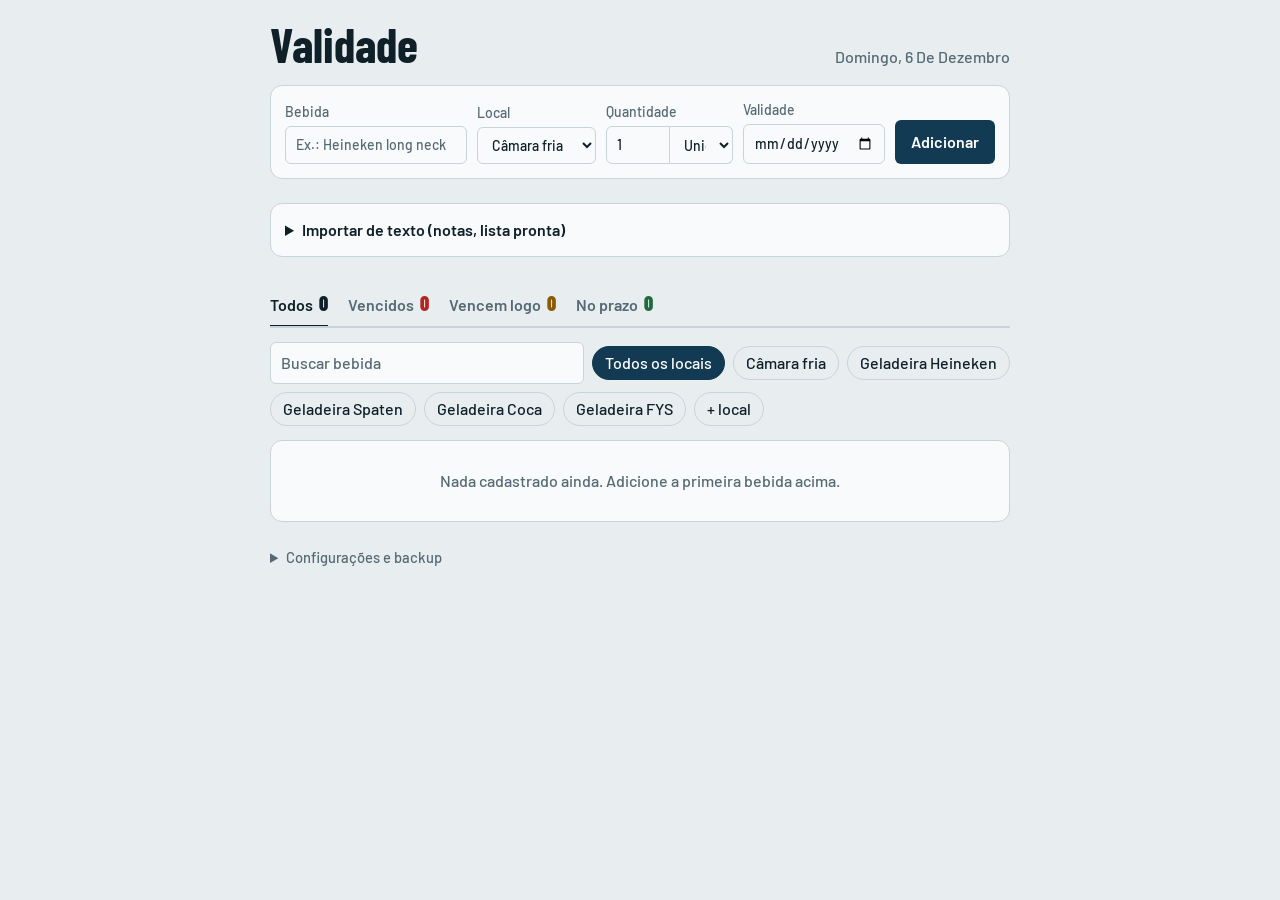
==== validade/index.html @ 153014a8 ""feat: adiciona app de validade"" ====
<!doctype html>
<html lang="pt-BR">
  <head>
    <meta charset="utf-8" />
    <meta name="viewport" content="width=device-width, initial-scale=1" />
    <!-- Título que aparece na aba do navegador -->
    <title>Validade das bebidas</title>
    <!-- Fontes do Google. Se eu trocar de fonte, troco aqui o link
         e o nome em tailwind.config.js (fontFamily). -->
    <link rel="preconnect" href="https://fonts.googleapis.com" />
    <link rel="preconnect" href="https://fonts.gstatic.com" crossorigin />
    <link href="https://fonts.googleapis.com/css2?family=Barlow+Condensed:wght@600;700&family=Barlow:wght@400;500;600&display=swap" rel="stylesheet" />
    <script type="module" crossorigin src="/validade/assets/index-CSd1QMkw.js"></script>
    <link rel="stylesheet" crossorigin href="/validade/assets/index-COP0LGqb.css">
  </head>
  <body>
    <!-- O React monta o app dentro desta div (ver src/main.jsx) -->
    <div id="root"></div>
  </body>
</html>
---- validade/assets/index-COP0LGqb.css ----
*,:before,:after{--tw-border-spacing-x: 0;--tw-border-spacing-y: 0;--tw-translate-x: 0;--tw-translate-y: 0;--tw-rotate: 0;--tw-skew-x: 0;--tw-skew-y: 0;--tw-scale-x: 1;--tw-scale-y: 1;--tw-pan-x: ;--tw-pan-y: ;--tw-pinch-zoom: ;--tw-scroll-snap-strictness: proximity;--tw-gradient-from-position: ;--tw-gradient-via-position: ;--tw-gradient-to-position: ;--tw-ordinal: ;--tw-slashed-zero: ;--tw-numeric-figure: ;--tw-numeric-spacing: ;--tw-numeric-fraction: ;--tw-ring-inset: ;--tw-ring-offset-width: 0px;--tw-ring-offset-color: #fff;--tw-ring-color: rgb(59 130 246 / .5);--tw-ring-offset-shadow: 0 0 #0000;--tw-ring-shadow: 0 0 #0000;--tw-shadow: 0 0 #0000;--tw-shadow-colored: 0 0 #0000;--tw-blur: ;--tw-brightness: ;--tw-contrast: ;--tw-grayscale: ;--tw-hue-rotate: ;--tw-invert: ;--tw-saturate: ;--tw-sepia: ;--tw-drop-shadow: ;--tw-backdrop-blur: ;--tw-backdrop-brightness: ;--tw-backdrop-contrast: ;--tw-backdrop-grayscale: ;--tw-backdrop-hue-rotate: ;--tw-backdrop-invert: ;--tw-backdrop-opacity: ;--tw-backdrop-saturate: ;--tw-backdrop-sepia: ;--tw-contain-size: ;--tw-contain-layout: ;--tw-contain-paint: ;--tw-contain-style: }::backdrop{--tw-border-spacing-x: 0;--tw-border-spacing-y: 0;--tw-translate-x: 0;--tw-translate-y: 0;--tw-rotate: 0;--tw-skew-x: 0;--tw-skew-y: 0;--tw-scale-x: 1;--tw-scale-y: 1;--tw-pan-x: ;--tw-pan-y: ;--tw-pinch-zoom: ;--tw-scroll-snap-strictness: proximity;--tw-gradient-from-position: ;--tw-gradient-via-position: ;--tw-gradient-to-position: ;--tw-ordinal: ;--tw-slashed-zero: ;--tw-numeric-figure: ;--tw-numeric-spacing: ;--tw-numeric-fraction: ;--tw-ring-inset: ;--tw-ring-offset-width: 0px;--tw-ring-offset-color: #fff;--tw-ring-color: rgb(59 130 246 / .5);--tw-ring-offset-shadow: 0 0 #0000;--tw-ring-shadow: 0 0 #0000;--tw-shadow: 0 0 #0000;--tw-shadow-colored: 0 0 #0000;--tw-blur: ;--tw-brightness: ;--tw-contrast: ;--tw-grayscale: ;--tw-hue-rotate: ;--tw-invert: ;--tw-saturate: ;--tw-sepia: ;--tw-drop-shadow: ;--tw-backdrop-blur: ;--tw-backdrop-brightness: ;--tw-backdrop-contrast: ;--tw-backdrop-grayscale: ;--tw-backdrop-hue-rotate: ;--tw-backdrop-invert: ;--tw-backdrop-opacity: ;--tw-backdrop-saturate: ;--tw-backdrop-sepia: ;--tw-contain-size: ;--tw-contain-layout: ;--tw-contain-paint: ;--tw-contain-style: }*,:before,:after{box-sizing:border-box;border-width:0;border-style:solid;border-color:#e5e7eb}:before,:after{--tw-content: ""}html,:host{line-height:1.5;-webkit-text-size-adjust:100%;-moz-tab-size:4;-o-tab-size:4;tab-size:4;font-family:Barlow,system-ui,-apple-system,Segoe UI,sans-serif;font-feature-settings:normal;font-variation-settings:normal;-webkit-tap-highlight-color:transparent}body{margin:0;line-height:inherit}hr{height:0;color:inherit;border-top-width:1px}abbr:where([title]){-webkit-text-decoration:underline dotted;text-decoration:underline dotted}h1,h2,h3,h4,h5,h6{font-size:inherit;font-weight:inherit}a{color:inherit;text-decoration:inherit}b,strong{font-weight:bolder}code,kbd,samp,pre{font-family:ui-monospace,SFMono-Regular,Menlo,Monaco,Consolas,Liberation Mono,Courier New,monospace;font-feature-settings:normal;font-variation-settings:normal;font-size:1em}small{font-size:80%}sub,sup{font-size:75%;line-height:0;position:relative;vertical-align:baseline}sub{bottom:-.25em}sup{top:-.5em}table{text-indent:0;border-color:inherit;border-collapse:collapse}button,input,optgroup,select,textarea{font-family:inherit;font-feature-settings:inherit;font-variation-settings:inherit;font-size:100%;font-weight:inherit;line-height:inherit;letter-spacing:inherit;color:inherit;margin:0;padding:0}button,select{text-transform:none}button,input:where([type=button]),input:where([type=reset]),input:where([type=submit]){-webkit-appearance:button;background-color:transparent;background-image:none}:-moz-focusring{outline:auto}:-moz-ui-invalid{box-shadow:none}progress{vertical-align:baseline}::-webkit-inner-spin-button,::-webkit-outer-spin-button{height:auto}[type=search]{-webkit-appearance:textfield;outline-offset:-2px}::-webkit-search-decoration{-webkit-appearance:none}::-webkit-file-upload-button{-webkit-appearance:button;font:inherit}summary{display:list-item}blockquote,dl,dd,h1,h2,h3,h4,h5,h6,hr,figure,p,pre{margin:0}fieldset{margin:0;padding:0}legend{padding:0}ol,ul,menu{list-style:none;margin:0;padding:0}dialog{padding:0}textarea{resize:vertical}input::-moz-placeholder,textarea::-moz-placeholder{opacity:1;color:#9ca3af}input::placeholder,textarea::placeholder{opacity:1;color:#9ca3af}button,[role=button]{cursor:pointer}:disabled{cursor:default}img,svg,video,canvas,audio,iframe,embed,object{display:block;vertical-align:middle}img,video{max-width:100%;height:auto}[hidden]:where(:not([hidden=until-found])){display:none}body{background-color:var(--bg);font-family:Barlow,system-ui,-apple-system,Segoe UI,sans-serif;font-weight:500;color:var(--tx)}:focus-visible{outline:3px solid var(--ink);outline-offset:2px}.col-span-2{grid-column:span 2 / span 2}.mx-auto{margin-left:auto;margin-right:auto}.my-2\.5{margin-top:.625rem;margin-bottom:.625rem}.my-3\.5{margin-top:.875rem;margin-bottom:.875rem}.-mb-0\.5{margin-bottom:-.125rem}.mb-4{margin-bottom:1rem}.mb-6{margin-bottom:1.5rem}.ml-1\.5{margin-left:.375rem}.mt-0\.5{margin-top:.125rem}.mt-2{margin-top:.5rem}.mt-3{margin-top:.75rem}.mt-6{margin-top:1.5rem}.block{display:block}.flex{display:flex}.grid{display:grid}.hidden{display:none}.h-\[38px\]{height:38px}.max-h-64{max-height:16rem}.w-16{width:4rem}.w-36{width:9rem}.w-\[38px\]{width:38px}.w-full{width:100%}.min-w-0{min-width:0px}.min-w-\[62px\]{min-width:62px}.max-w-3xl{max-width:48rem}.max-w-5xl{max-width:64rem}.max-w-\[200px\]{max-width:200px}.max-w-xs{max-width:20rem}.flex-\[1_1_170px\]{flex:1 1 170px}.flex-none{flex:none}.cursor-pointer{cursor:pointer}.grid-cols-2{grid-template-columns:repeat(2,minmax(0,1fr))}.grid-cols-\[\.\.\.\]{grid-template-columns:...}.grid-cols-\[64px_1fr_auto\]{grid-template-columns:64px 1fr auto}.flex-col{flex-direction:column}.flex-wrap{flex-wrap:wrap}.items-end{align-items:flex-end}.items-center{align-items:center}.items-baseline{align-items:baseline}.justify-center{justify-content:center}.justify-between{justify-content:space-between}.gap-0\.5{gap:.125rem}.gap-1{gap:.25rem}.gap-1\.5{gap:.375rem}.gap-2{gap:.5rem}.gap-2\.5{gap:.625rem}.gap-3{gap:.75rem}.gap-3\.5{gap:.875rem}.gap-5{gap:1.25rem}.divide-y>:not([hidden])~:not([hidden]){--tw-divide-y-reverse: 0;border-top-width:calc(1px * calc(1 - var(--tw-divide-y-reverse)));border-bottom-width:calc(1px * var(--tw-divide-y-reverse))}.divide-line>:not([hidden])~:not([hidden]){border-color:var(--bd)}.overflow-hidden{overflow:hidden}.overflow-x-auto{overflow-x:auto}.overflow-y-auto{overflow-y:auto}.whitespace-nowrap{white-space:nowrap}.\!rounded-full{border-radius:9999px!important}.rounded-full{border-radius:9999px}.rounded-md{border-radius:.375rem}.rounded-xl{border-radius:.75rem}.rounded-l-none{border-top-left-radius:0;border-bottom-left-radius:0}.rounded-r-none{border-top-right-radius:0;border-bottom-right-radius:0}.border{border-width:1px}.border-b-2{border-bottom-width:2px}.border-b-\[3px\]{border-bottom-width:3px}.border-l-0{border-left-width:0px}.border-t{border-top-width:1px}.border-ink{border-color:var(--ink)}.border-line{border-color:var(--bd)}.border-transparent{border-color:transparent}.border-tx{border-color:var(--tx)}.bg-badb{background-color:var(--badb)}.bg-bg{background-color:var(--bg)}.bg-ink{background-color:var(--ink)}.bg-okb{background-color:var(--okb)}.bg-surf{background-color:var(--surf)}.bg-wrnb{background-color:var(--wrnb)}.p-3\.5{padding:.875rem}.p-7{padding:1.75rem}.\!py-1{padding-top:.25rem!important;padding-bottom:.25rem!important}.px-2\.5{padding-left:.625rem;padding-right:.625rem}.px-3{padding-left:.75rem;padding-right:.75rem}.px-3\.5{padding-left:.875rem;padding-right:.875rem}.px-4{padding-left:1rem;padding-right:1rem}.py-1{padding-top:.25rem;padding-bottom:.25rem}.py-2{padding-top:.5rem;padding-bottom:.5rem}.py-2\.5{padding-top:.625rem;padding-bottom:.625rem}.pb-10{padding-bottom:2.5rem}.pr-2{padding-right:.5rem}.pt-5{padding-top:1.25rem}.text-center{text-align:center}.font-cond{font-family:Barlow Condensed,Barlow,sans-serif}.font-mono{font-family:ui-monospace,SFMono-Regular,Menlo,Monaco,Consolas,Liberation Mono,Courier New,monospace}.text-2xl{font-size:1.5rem;line-height:2rem}.text-3xl{font-size:1.875rem;line-height:2.25rem}.text-4xl{font-size:2.25rem;line-height:2.5rem}.text-\[0\.8rem\]{font-size:.8rem}.text-\[0\.92rem\]{font-size:.92rem}.text-\[1\.05rem\]{font-size:1.05rem}.text-sm{font-size:.875rem;line-height:1.25rem}.text-xl{font-size:1.25rem;line-height:1.75rem}.text-xs{font-size:.75rem;line-height:1rem}.font-bold{font-weight:700}.font-semibold{font-weight:600}.capitalize{text-transform:capitalize}.leading-none{line-height:1}.leading-tight{line-height:1.25}.text-bad{color:var(--bad)}.text-badx{color:var(--badx)}.text-inkx{color:var(--inkx)}.text-mut{color:var(--mut)}.text-ok{color:var(--ok)}.text-okx{color:var(--okx)}.text-tx{color:var(--tx)}.text-wrn{color:var(--wrn)}.text-wrnx{color:var(--wrnx)}.underline{text-decoration-line:underline}.filter{filter:var(--tw-blur) var(--tw-brightness) var(--tw-contrast) var(--tw-grayscale) var(--tw-hue-rotate) var(--tw-invert) var(--tw-saturate) var(--tw-sepia) var(--tw-drop-shadow)}:root{--bg: #e8edef;--surf: #f8fafb;--tx: #0f2029;--mut: #566a75;--bd: #c9d4d9;--ink: #123a52;--inkx: #ffffff;--bad: #b3261e;--badb: #c8261b;--badx: #ffffff;--wrn: #8a5a00;--wrnb: #f2b01e;--wrnx: #2e1f00;--ok: #1f6b3d;--okb: #2f7d4f;--okx: #ffffff}@media (prefers-color-scheme: dark){:root{color-scheme:dark;--bg: #0b1418;--surf: #121e24;--tx: #e3ecf0;--mut: #8fa5b0;--bd: #26383f;--ink: #8ccbe6;--inkx: #08222d;--bad: #ff8f84;--badb: #ff8f84;--badx: #33100c;--wrn: #ffd166;--wrnb: #ffd166;--wrnx: #2e1f00;--ok: #86dca3;--okb: #86dca3;--okx: #0b2515}}.placeholder\:text-mut::-moz-placeholder{color:var(--mut)}.placeholder\:text-mut::placeholder{color:var(--mut)}.first\:border-t-0:first-child{border-top-width:0px}.disabled\:opacity-40:disabled{opacity:.4}@media (min-width: 640px){.sm\:text-5xl{font-size:3rem;line-height:1}}@media (min-width: 768px){.md\:col-span-1{grid-column:span 1 / span 1}.md\:grid-cols-\[2fr_1\.3fr_1\.4fr_1\.2fr_auto\]{grid-template-columns:2fr 1.3fr 1.4fr 1.2fr auto}}
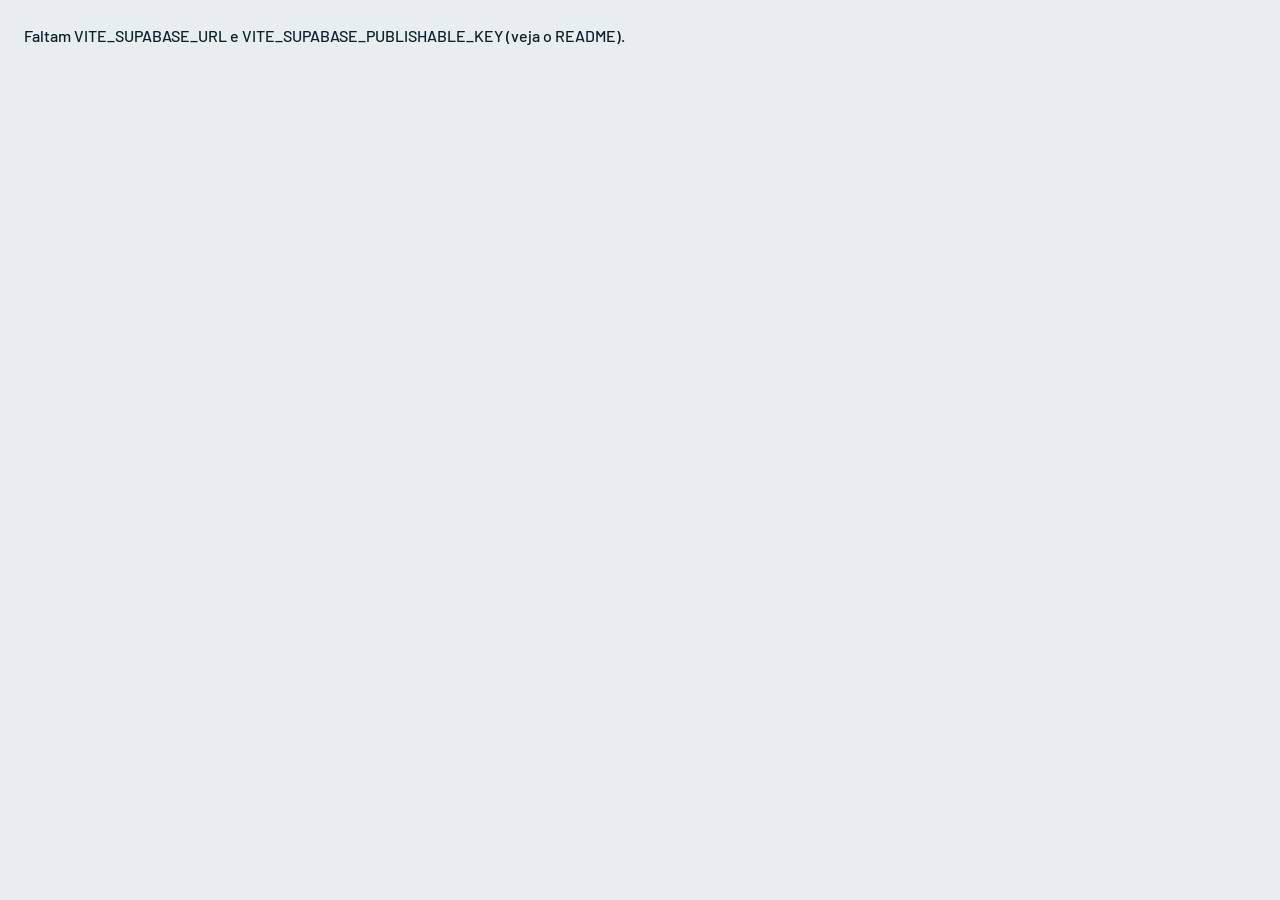
==== commit 9638bf9d: "atualiza validade" ====
--- a/validade/index.html
+++ b/validade/index.html
@@ -10,8 +10,8 @@
     <link rel="preconnect" href="https://fonts.googleapis.com" />
     <link rel="preconnect" href="https://fonts.gstatic.com" crossorigin />
     <link href="https://fonts.googleapis.com/css2?family=Barlow+Condensed:wght@600;700&family=Barlow:wght@400;500;600&display=swap" rel="stylesheet" />
-    <script type="module" crossorigin src="/validade/assets/index-CSd1QMkw.js"></script>
-    <link rel="stylesheet" crossorigin href="/validade/assets/index-COP0LGqb.css">
+    <script type="module" crossorigin src="/validade/assets/index-BXMQCctm.js"></script>
+    <link rel="stylesheet" crossorigin href="/validade/assets/index-BOja5X1j.css">
   </head>
   <body>
     <!-- O React monta o app dentro desta div (ver src/main.jsx) -->
--- a/validade/assets/index-BOja5X1j.css
+++ b/validade/assets/index-BOja5X1j.css
@@ -0,0 +1 @@
+*,:before,:after{--tw-border-spacing-x: 0;--tw-border-spacing-y: 0;--tw-translate-x: 0;--tw-translate-y: 0;--tw-rotate: 0;--tw-skew-x: 0;--tw-skew-y: 0;--tw-scale-x: 1;--tw-scale-y: 1;--tw-pan-x: ;--tw-pan-y: ;--tw-pinch-zoom: ;--tw-scroll-snap-strictness: proximity;--tw-gradient-from-position: ;--tw-gradient-via-position: ;--tw-gradient-to-position: ;--tw-ordinal: ;--tw-slashed-zero: ;--tw-numeric-figure: ;--tw-numeric-spacing: ;--tw-numeric-fraction: ;--tw-ring-inset: ;--tw-ring-offset-width: 0px;--tw-ring-offset-color: #fff;--tw-ring-color: rgb(59 130 246 / .5);--tw-ring-offset-shadow: 0 0 #0000;--tw-ring-shadow: 0 0 #0000;--tw-shadow: 0 0 #0000;--tw-shadow-colored: 0 0 #0000;--tw-blur: ;--tw-brightness: ;--tw-contrast: ;--tw-grayscale: ;--tw-hue-rotate: ;--tw-invert: ;--tw-saturate: ;--tw-sepia: ;--tw-drop-shadow: ;--tw-backdrop-blur: ;--tw-backdrop-brightness: ;--tw-backdrop-contrast: ;--tw-backdrop-grayscale: ;--tw-backdrop-hue-rotate: ;--tw-backdrop-invert: ;--tw-backdrop-opacity: ;--tw-backdrop-saturate: ;--tw-backdrop-sepia: ;--tw-contain-size: ;--tw-contain-layout: ;--tw-contain-paint: ;--tw-contain-style: }::backdrop{--tw-border-spacing-x: 0;--tw-border-spacing-y: 0;--tw-translate-x: 0;--tw-translate-y: 0;--tw-rotate: 0;--tw-skew-x: 0;--tw-skew-y: 0;--tw-scale-x: 1;--tw-scale-y: 1;--tw-pan-x: ;--tw-pan-y: ;--tw-pinch-zoom: ;--tw-scroll-snap-strictness: proximity;--tw-gradient-from-position: ;--tw-gradient-via-position: ;--tw-gradient-to-position: ;--tw-ordinal: ;--tw-slashed-zero: ;--tw-numeric-figure: ;--tw-numeric-spacing: ;--tw-numeric-fraction: ;--tw-ring-inset: ;--tw-ring-offset-width: 0px;--tw-ring-offset-color: #fff;--tw-ring-color: rgb(59 130 246 / .5);--tw-ring-offset-shadow: 0 0 #0000;--tw-ring-shadow: 0 0 #0000;--tw-shadow: 0 0 #0000;--tw-shadow-colored: 0 0 #0000;--tw-blur: ;--tw-brightness: ;--tw-contrast: ;--tw-grayscale: ;--tw-hue-rotate: ;--tw-invert: ;--tw-saturate: ;--tw-sepia: ;--tw-drop-shadow: ;--tw-backdrop-blur: ;--tw-backdrop-brightness: ;--tw-backdrop-contrast: ;--tw-backdrop-grayscale: ;--tw-backdrop-hue-rotate: ;--tw-backdrop-invert: ;--tw-backdrop-opacity: ;--tw-backdrop-saturate: ;--tw-backdrop-sepia: ;--tw-contain-size: ;--tw-contain-layout: ;--tw-contain-paint: ;--tw-contain-style: }*,:before,:after{box-sizing:border-box;border-width:0;border-style:solid;border-color:#e5e7eb}:before,:after{--tw-content: ""}html,:host{line-height:1.5;-webkit-text-size-adjust:100%;-moz-tab-size:4;-o-tab-size:4;tab-size:4;font-family:Barlow,system-ui,-apple-system,Segoe UI,sans-serif;font-feature-settings:normal;font-variation-settings:normal;-webkit-tap-highlight-color:transparent}body{margin:0;line-height:inherit}hr{height:0;color:inherit;border-top-width:1px}abbr:where([title]){-webkit-text-decoration:underline dotted;text-decoration:underline dotted}h1,h2,h3,h4,h5,h6{font-size:inherit;font-weight:inherit}a{color:inherit;text-decoration:inherit}b,strong{font-weight:bolder}code,kbd,samp,pre{font-family:ui-monospace,SFMono-Regular,Menlo,Monaco,Consolas,Liberation Mono,Courier New,monospace;font-feature-settings:normal;font-variation-settings:normal;font-size:1em}small{font-size:80%}sub,sup{font-size:75%;line-height:0;position:relative;vertical-align:baseline}sub{bottom:-.25em}sup{top:-.5em}table{text-indent:0;border-color:inherit;border-collapse:collapse}button,input,optgroup,select,textarea{font-family:inherit;font-feature-settings:inherit;font-variation-settings:inherit;font-size:100%;font-weight:inherit;line-height:inherit;letter-spacing:inherit;color:inherit;margin:0;padding:0}button,select{text-transform:none}button,input:where([type=button]),input:where([type=reset]),input:where([type=submit]){-webkit-appearance:button;background-color:transparent;background-image:none}:-moz-focusring{outline:auto}:-moz-ui-invalid{box-shadow:none}progress{vertical-align:baseline}::-webkit-inner-spin-button,::-webkit-outer-spin-button{height:auto}[type=search]{-webkit-appearance:textfield;outline-offset:-2px}::-webkit-search-decoration{-webkit-appearance:none}::-webkit-file-upload-button{-webkit-appearance:button;font:inherit}summary{display:list-item}blockquote,dl,dd,h1,h2,h3,h4,h5,h6,hr,figure,p,pre{margin:0}fieldset{margin:0;padding:0}legend{padding:0}ol,ul,menu{list-style:none;margin:0;padding:0}dialog{padding:0}textarea{resize:vertical}input::-moz-placeholder,textarea::-moz-placeholder{opacity:1;color:#9ca3af}input::placeholder,textarea::placeholder{opacity:1;color:#9ca3af}button,[role=button]{cursor:pointer}:disabled{cursor:default}img,svg,video,canvas,audio,iframe,embed,object{display:block;vertical-align:middle}img,video{max-width:100%;height:auto}[hidden]:where(:not([hidden=until-found])){display:none}body{background-color:var(--bg);font-family:Barlow,system-ui,-apple-system,Segoe UI,sans-serif;font-weight:500;color:var(--tx)}:focus-visible{outline:3px solid var(--ink);outline-offset:2px}.col-span-2{grid-column:span 2 / span 2}.mx-auto{margin-left:auto;margin-right:auto}.my-2\.5{margin-top:.625rem;margin-bottom:.625rem}.my-3\.5{margin-top:.875rem;margin-bottom:.875rem}.-mb-0\.5{margin-bottom:-.125rem}.mb-2{margin-bottom:.5rem}.mb-3{margin-bottom:.75rem}.mb-4{margin-bottom:1rem}.mb-6{margin-bottom:1.5rem}.ml-1\.5{margin-left:.375rem}.mt-0\.5{margin-top:.125rem}.mt-2{margin-top:.5rem}.mt-3{margin-top:.75rem}.mt-6{margin-top:1.5rem}.block{display:block}.flex{display:flex}.table{display:table}.grid{display:grid}.hidden{display:none}.h-\[38px\]{height:38px}.max-h-64{max-height:16rem}.w-16{width:4rem}.w-36{width:9rem}.w-\[38px\]{width:38px}.w-auto{width:auto}.w-full{width:100%}.min-w-0{min-width:0px}.min-w-\[62px\]{min-width:62px}.max-w-3xl{max-width:48rem}.max-w-\[200px\]{max-width:200px}.max-w-sm{max-width:24rem}.max-w-xs{max-width:20rem}.flex-\[1_1_170px\]{flex:1 1 170px}.flex-none{flex:none}.cursor-pointer{cursor:pointer}.grid-cols-2{grid-template-columns:repeat(2,minmax(0,1fr))}.grid-cols-\[\.\.\.\]{grid-template-columns:...}.grid-cols-\[64px_1fr_auto\]{grid-template-columns:64px 1fr auto}.flex-col{flex-direction:column}.flex-wrap{flex-wrap:wrap}.items-end{align-items:flex-end}.items-center{align-items:center}.items-baseline{align-items:baseline}.justify-center{justify-content:center}.justify-between{justify-content:space-between}.gap-0\.5{gap:.125rem}.gap-1{gap:.25rem}.gap-1\.5{gap:.375rem}.gap-2{gap:.5rem}.gap-2\.5{gap:.625rem}.gap-3{gap:.75rem}.gap-3\.5{gap:.875rem}.gap-5{gap:1.25rem}.divide-y>:not([hidden])~:not([hidden]){--tw-divide-y-reverse: 0;border-top-width:calc(1px * calc(1 - var(--tw-divide-y-reverse)));border-bottom-width:calc(1px * var(--tw-divide-y-reverse))}.divide-line>:not([hidden])~:not([hidden]){border-color:var(--bd)}.overflow-hidden{overflow:hidden}.overflow-x-auto{overflow-x:auto}.overflow-y-auto{overflow-y:auto}.whitespace-nowrap{white-space:nowrap}.\!rounded-full{border-radius:9999px!important}.rounded-full{border-radius:9999px}.rounded-md{border-radius:.375rem}.rounded-xl{border-radius:.75rem}.rounded-l-none{border-top-left-radius:0;border-bottom-left-radius:0}.rounded-r-none{border-top-right-radius:0;border-bottom-right-radius:0}.border{border-width:1px}.border-b-2{border-bottom-width:2px}.border-b-\[3px\]{border-bottom-width:3px}.border-l-0{border-left-width:0px}.border-t{border-top-width:1px}.border-ink{border-color:var(--ink)}.border-line{border-color:var(--bd)}.border-transparent{border-color:transparent}.border-tx{border-color:var(--tx)}.bg-badb{background-color:var(--badb)}.bg-bg{background-color:var(--bg)}.bg-ink{background-color:var(--ink)}.bg-okb{background-color:var(--okb)}.bg-surf{background-color:var(--surf)}.bg-wrnb{background-color:var(--wrnb)}.p-3{padding:.75rem}.p-3\.5{padding:.875rem}.p-4{padding:1rem}.p-6{padding:1.5rem}.p-7{padding:1.75rem}.\!py-1{padding-top:.25rem!important;padding-bottom:.25rem!important}.px-2\.5{padding-left:.625rem;padding-right:.625rem}.px-3{padding-left:.75rem;padding-right:.75rem}.px-3\.5{padding-left:.875rem;padding-right:.875rem}.px-4{padding-left:1rem;padding-right:1rem}.py-1{padding-top:.25rem;padding-bottom:.25rem}.py-2{padding-top:.5rem;padding-bottom:.5rem}.py-2\.5{padding-top:.625rem;padding-bottom:.625rem}.pb-10{padding-bottom:2.5rem}.pr-2{padding-right:.5rem}.pt-16{padding-top:4rem}.pt-5{padding-top:1.25rem}.text-center{text-align:center}.font-cond{font-family:Barlow Condensed,Barlow,sans-serif}.font-mono{font-family:ui-monospace,SFMono-Regular,Menlo,Monaco,Consolas,Liberation Mono,Courier New,monospace}.text-2xl{font-size:1.5rem;line-height:2rem}.text-3xl{font-size:1.875rem;line-height:2.25rem}.text-4xl{font-size:2.25rem;line-height:2.5rem}.text-5xl{font-size:3rem;line-height:1}.text-\[0\.8rem\]{font-size:.8rem}.text-\[0\.92rem\]{font-size:.92rem}.text-\[1\.05rem\]{font-size:1.05rem}.text-sm{font-size:.875rem;line-height:1.25rem}.text-xl{font-size:1.25rem;line-height:1.75rem}.text-xs{font-size:.75rem;line-height:1rem}.font-bold{font-weight:700}.font-semibold{font-weight:600}.capitalize{text-transform:capitalize}.leading-none{line-height:1}.leading-tight{line-height:1.25}.text-bad{color:var(--bad)}.text-badx{color:var(--badx)}.text-inkx{color:var(--inkx)}.text-mut{color:var(--mut)}.text-ok{color:var(--ok)}.text-okx{color:var(--okx)}.text-tx{color:var(--tx)}.text-wrn{color:var(--wrn)}.text-wrnx{color:var(--wrnx)}.underline{text-decoration-line:underline}.filter{filter:var(--tw-blur) var(--tw-brightness) var(--tw-contrast) var(--tw-grayscale) var(--tw-hue-rotate) var(--tw-invert) var(--tw-saturate) var(--tw-sepia) var(--tw-drop-shadow)}:root{--bg: #e8edef;--surf: #f8fafb;--tx: #0f2029;--mut: #566a75;--bd: #c9d4d9;--ink: #123a52;--inkx: #ffffff;--bad: #b3261e;--badb: #c8261b;--badx: #ffffff;--wrn: #8a5a00;--wrnb: #f2b01e;--wrnx: #2e1f00;--ok: #1f6b3d;--okb: #2f7d4f;--okx: #ffffff}@media (prefers-color-scheme: dark){:root{color-scheme:dark;--bg: #0b1418;--surf: #121e24;--tx: #e3ecf0;--mut: #8fa5b0;--bd: #26383f;--ink: #8ccbe6;--inkx: #08222d;--bad: #ff8f84;--badb: #ff8f84;--badx: #33100c;--wrn: #ffd166;--wrnb: #ffd166;--wrnx: #2e1f00;--ok: #86dca3;--okb: #86dca3;--okx: #0b2515}}.placeholder\:text-mut::-moz-placeholder{color:var(--mut)}.placeholder\:text-mut::placeholder{color:var(--mut)}.first\:border-t-0:first-child{border-top-width:0px}.disabled\:opacity-40:disabled{opacity:.4}.disabled\:opacity-50:disabled{opacity:.5}@media (min-width: 640px){.sm\:text-5xl{font-size:3rem;line-height:1}}@media (min-width: 768px){.md\:col-span-1{grid-column:span 1 / span 1}.md\:grid-cols-\[2fr_1\.3fr_1\.4fr_1\.2fr_auto\]{grid-template-columns:2fr 1.3fr 1.4fr 1.2fr auto}}
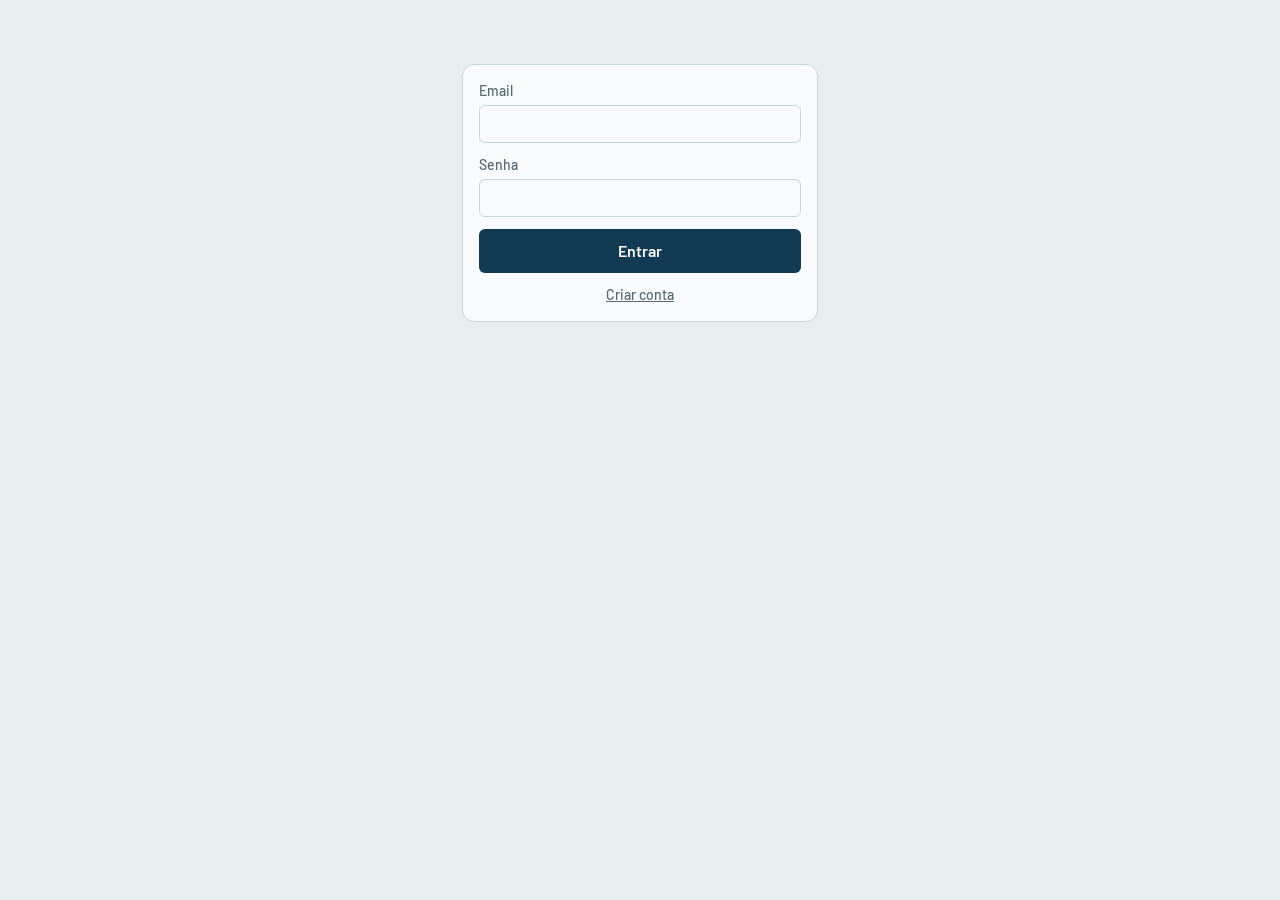
==== commit f58ce15e: "atualiza validade" ====
--- a/validade/index.html
+++ b/validade/index.html
@@ -10,7 +10,7 @@
     <link rel="preconnect" href="https://fonts.googleapis.com" />
     <link rel="preconnect" href="https://fonts.gstatic.com" crossorigin />
     <link href="https://fonts.googleapis.com/css2?family=Barlow+Condensed:wght@600;700&family=Barlow:wght@400;500;600&display=swap" rel="stylesheet" />
-    <script type="module" crossorigin src="/validade/assets/index-BXMQCctm.js"></script>
+    <script type="module" crossorigin src="/validade/assets/index-C_WFdq3a.js"></script>
     <link rel="stylesheet" crossorigin href="/validade/assets/index-BOja5X1j.css">
   </head>
   <body>
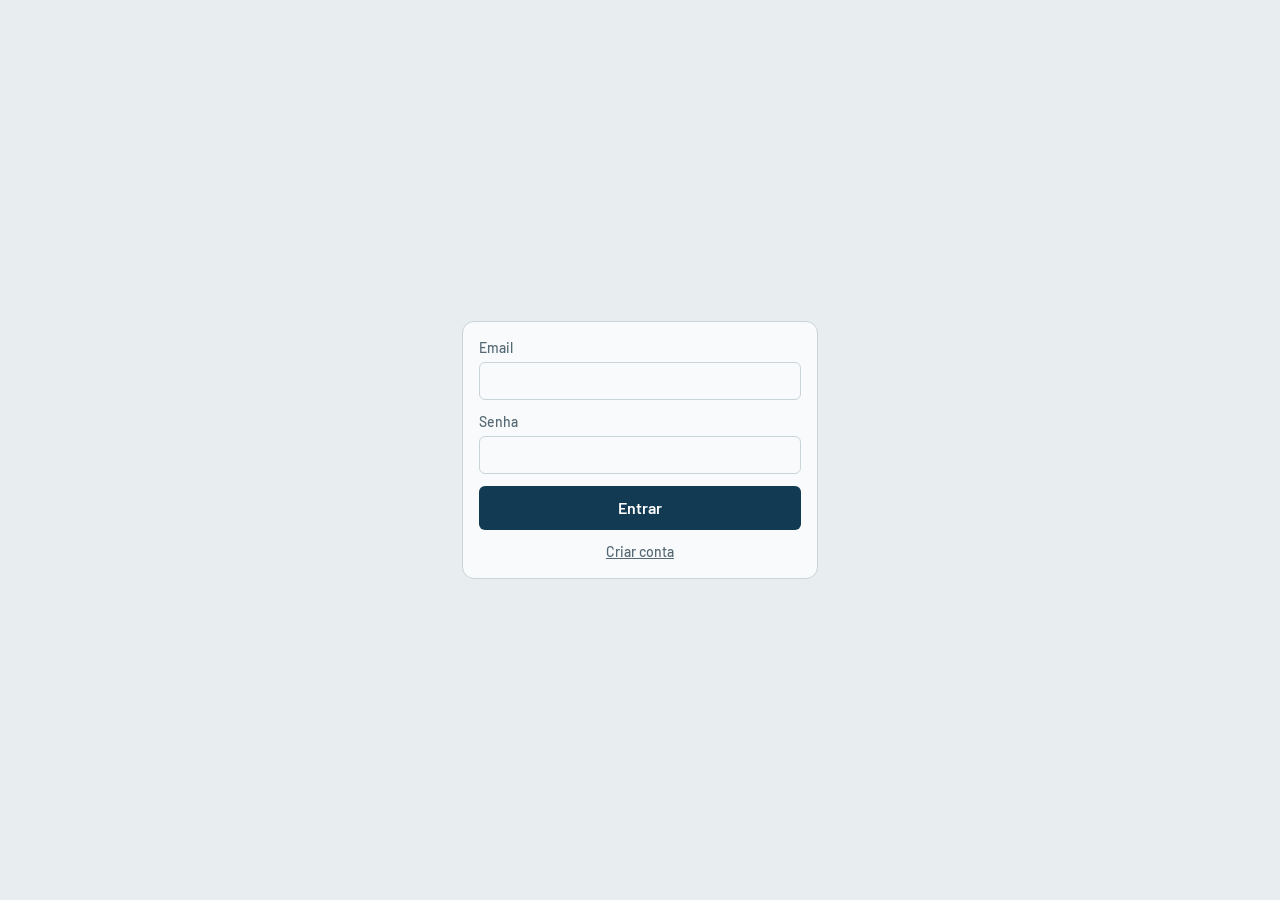
==== commit dc214ff2: "atualiza validade" ====
--- a/validade/index.html
+++ b/validade/index.html
@@ -10,8 +10,8 @@
     <link rel="preconnect" href="https://fonts.googleapis.com" />
     <link rel="preconnect" href="https://fonts.gstatic.com" crossorigin />
     <link href="https://fonts.googleapis.com/css2?family=Barlow+Condensed:wght@600;700&family=Barlow:wght@400;500;600&display=swap" rel="stylesheet" />
-    <script type="module" crossorigin src="/validade/assets/index-C_WFdq3a.js"></script>
-    <link rel="stylesheet" crossorigin href="/validade/assets/index-BOja5X1j.css">
+    <script type="module" crossorigin src="/validade/assets/index-C5t4CvcV.js"></script>
+    <link rel="stylesheet" crossorigin href="/validade/assets/index-BxkUjefE.css">
   </head>
   <body>
     <!-- O React monta o app dentro desta div (ver src/main.jsx) -->
--- a/validade/assets/index-BxkUjefE.css
+++ b/validade/assets/index-BxkUjefE.css
@@ -0,0 +1 @@
+*,:before,:after{--tw-border-spacing-x: 0;--tw-border-spacing-y: 0;--tw-translate-x: 0;--tw-translate-y: 0;--tw-rotate: 0;--tw-skew-x: 0;--tw-skew-y: 0;--tw-scale-x: 1;--tw-scale-y: 1;--tw-pan-x: ;--tw-pan-y: ;--tw-pinch-zoom: ;--tw-scroll-snap-strictness: proximity;--tw-gradient-from-position: ;--tw-gradient-via-position: ;--tw-gradient-to-position: ;--tw-ordinal: ;--tw-slashed-zero: ;--tw-numeric-figure: ;--tw-numeric-spacing: ;--tw-numeric-fraction: ;--tw-ring-inset: ;--tw-ring-offset-width: 0px;--tw-ring-offset-color: #fff;--tw-ring-color: rgb(59 130 246 / .5);--tw-ring-offset-shadow: 0 0 #0000;--tw-ring-shadow: 0 0 #0000;--tw-shadow: 0 0 #0000;--tw-shadow-colored: 0 0 #0000;--tw-blur: ;--tw-brightness: ;--tw-contrast: ;--tw-grayscale: ;--tw-hue-rotate: ;--tw-invert: ;--tw-saturate: ;--tw-sepia: ;--tw-drop-shadow: ;--tw-backdrop-blur: ;--tw-backdrop-brightness: ;--tw-backdrop-contrast: ;--tw-backdrop-grayscale: ;--tw-backdrop-hue-rotate: ;--tw-backdrop-invert: ;--tw-backdrop-opacity: ;--tw-backdrop-saturate: ;--tw-backdrop-sepia: ;--tw-contain-size: ;--tw-contain-layout: ;--tw-contain-paint: ;--tw-contain-style: }::backdrop{--tw-border-spacing-x: 0;--tw-border-spacing-y: 0;--tw-translate-x: 0;--tw-translate-y: 0;--tw-rotate: 0;--tw-skew-x: 0;--tw-skew-y: 0;--tw-scale-x: 1;--tw-scale-y: 1;--tw-pan-x: ;--tw-pan-y: ;--tw-pinch-zoom: ;--tw-scroll-snap-strictness: proximity;--tw-gradient-from-position: ;--tw-gradient-via-position: ;--tw-gradient-to-position: ;--tw-ordinal: ;--tw-slashed-zero: ;--tw-numeric-figure: ;--tw-numeric-spacing: ;--tw-numeric-fraction: ;--tw-ring-inset: ;--tw-ring-offset-width: 0px;--tw-ring-offset-color: #fff;--tw-ring-color: rgb(59 130 246 / .5);--tw-ring-offset-shadow: 0 0 #0000;--tw-ring-shadow: 0 0 #0000;--tw-shadow: 0 0 #0000;--tw-shadow-colored: 0 0 #0000;--tw-blur: ;--tw-brightness: ;--tw-contrast: ;--tw-grayscale: ;--tw-hue-rotate: ;--tw-invert: ;--tw-saturate: ;--tw-sepia: ;--tw-drop-shadow: ;--tw-backdrop-blur: ;--tw-backdrop-brightness: ;--tw-backdrop-contrast: ;--tw-backdrop-grayscale: ;--tw-backdrop-hue-rotate: ;--tw-backdrop-invert: ;--tw-backdrop-opacity: ;--tw-backdrop-saturate: ;--tw-backdrop-sepia: ;--tw-contain-size: ;--tw-contain-layout: ;--tw-contain-paint: ;--tw-contain-style: }*,:before,:after{box-sizing:border-box;border-width:0;border-style:solid;border-color:#e5e7eb}:before,:after{--tw-content: ""}html,:host{line-height:1.5;-webkit-text-size-adjust:100%;-moz-tab-size:4;-o-tab-size:4;tab-size:4;font-family:Barlow,system-ui,-apple-system,Segoe UI,sans-serif;font-feature-settings:normal;font-variation-settings:normal;-webkit-tap-highlight-color:transparent}body{margin:0;line-height:inherit}hr{height:0;color:inherit;border-top-width:1px}abbr:where([title]){-webkit-text-decoration:underline dotted;text-decoration:underline dotted}h1,h2,h3,h4,h5,h6{font-size:inherit;font-weight:inherit}a{color:inherit;text-decoration:inherit}b,strong{font-weight:bolder}code,kbd,samp,pre{font-family:ui-monospace,SFMono-Regular,Menlo,Monaco,Consolas,Liberation Mono,Courier New,monospace;font-feature-settings:normal;font-variation-settings:normal;font-size:1em}small{font-size:80%}sub,sup{font-size:75%;line-height:0;position:relative;vertical-align:baseline}sub{bottom:-.25em}sup{top:-.5em}table{text-indent:0;border-color:inherit;border-collapse:collapse}button,input,optgroup,select,textarea{font-family:inherit;font-feature-settings:inherit;font-variation-settings:inherit;font-size:100%;font-weight:inherit;line-height:inherit;letter-spacing:inherit;color:inherit;margin:0;padding:0}button,select{text-transform:none}button,input:where([type=button]),input:where([type=reset]),input:where([type=submit]){-webkit-appearance:button;background-color:transparent;background-image:none}:-moz-focusring{outline:auto}:-moz-ui-invalid{box-shadow:none}progress{vertical-align:baseline}::-webkit-inner-spin-button,::-webkit-outer-spin-button{height:auto}[type=search]{-webkit-appearance:textfield;outline-offset:-2px}::-webkit-search-decoration{-webkit-appearance:none}::-webkit-file-upload-button{-webkit-appearance:button;font:inherit}summary{display:list-item}blockquote,dl,dd,h1,h2,h3,h4,h5,h6,hr,figure,p,pre{margin:0}fieldset{margin:0;padding:0}legend{padding:0}ol,ul,menu{list-style:none;margin:0;padding:0}dialog{padding:0}textarea{resize:vertical}input::-moz-placeholder,textarea::-moz-placeholder{opacity:1;color:#9ca3af}input::placeholder,textarea::placeholder{opacity:1;color:#9ca3af}button,[role=button]{cursor:pointer}:disabled{cursor:default}img,svg,video,canvas,audio,iframe,embed,object{display:block;vertical-align:middle}img,video{max-width:100%;height:auto}[hidden]:where(:not([hidden=until-found])){display:none}body{background-color:var(--bg);font-family:Barlow,system-ui,-apple-system,Segoe UI,sans-serif;font-weight:500;color:var(--tx)}:focus-visible{outline:3px solid var(--ink);outline-offset:2px}.col-span-2{grid-column:span 2 / span 2}.mx-auto{margin-left:auto;margin-right:auto}.my-2\.5{margin-top:.625rem;margin-bottom:.625rem}.my-3\.5{margin-top:.875rem;margin-bottom:.875rem}.-mb-0\.5{margin-bottom:-.125rem}.mb-2{margin-bottom:.5rem}.mb-3{margin-bottom:.75rem}.mb-4{margin-bottom:1rem}.mb-6{margin-bottom:1.5rem}.ml-1\.5{margin-left:.375rem}.mt-0\.5{margin-top:.125rem}.mt-2{margin-top:.5rem}.mt-3{margin-top:.75rem}.mt-6{margin-top:1.5rem}.block{display:block}.flex{display:flex}.table{display:table}.grid{display:grid}.hidden{display:none}.h-\[38px\]{height:38px}.max-h-64{max-height:16rem}.min-h-screen{min-height:100vh}.w-16{width:4rem}.w-36{width:9rem}.w-\[38px\]{width:38px}.w-auto{width:auto}.w-full{width:100%}.min-w-0{min-width:0px}.min-w-\[62px\]{min-width:62px}.max-w-3xl{max-width:48rem}.max-w-\[200px\]{max-width:200px}.max-w-sm{max-width:24rem}.max-w-xs{max-width:20rem}.flex-\[1_1_170px\]{flex:1 1 170px}.flex-none{flex:none}.cursor-pointer{cursor:pointer}.grid-cols-2{grid-template-columns:repeat(2,minmax(0,1fr))}.grid-cols-\[\.\.\.\]{grid-template-columns:...}.grid-cols-\[64px_1fr_auto\]{grid-template-columns:64px 1fr auto}.flex-col{flex-direction:column}.flex-wrap{flex-wrap:wrap}.items-end{align-items:flex-end}.items-center{align-items:center}.items-baseline{align-items:baseline}.justify-center{justify-content:center}.justify-between{justify-content:space-between}.gap-0\.5{gap:.125rem}.gap-1{gap:.25rem}.gap-1\.5{gap:.375rem}.gap-2{gap:.5rem}.gap-2\.5{gap:.625rem}.gap-3{gap:.75rem}.gap-3\.5{gap:.875rem}.gap-5{gap:1.25rem}.divide-y>:not([hidden])~:not([hidden]){--tw-divide-y-reverse: 0;border-top-width:calc(1px * calc(1 - var(--tw-divide-y-reverse)));border-bottom-width:calc(1px * var(--tw-divide-y-reverse))}.divide-line>:not([hidden])~:not([hidden]){border-color:var(--bd)}.overflow-hidden{overflow:hidden}.overflow-x-auto{overflow-x:auto}.overflow-y-auto{overflow-y:auto}.whitespace-nowrap{white-space:nowrap}.\!rounded-full{border-radius:9999px!important}.rounded-full{border-radius:9999px}.rounded-md{border-radius:.375rem}.rounded-xl{border-radius:.75rem}.rounded-l-none{border-top-left-radius:0;border-bottom-left-radius:0}.rounded-r-none{border-top-right-radius:0;border-bottom-right-radius:0}.border{border-width:1px}.border-b-2{border-bottom-width:2px}.border-b-\[3px\]{border-bottom-width:3px}.border-l-0{border-left-width:0px}.border-t{border-top-width:1px}.border-ink{border-color:var(--ink)}.border-line{border-color:var(--bd)}.border-transparent{border-color:transparent}.border-tx{border-color:var(--tx)}.bg-badb{background-color:var(--badb)}.bg-bg{background-color:var(--bg)}.bg-ink{background-color:var(--ink)}.bg-okb{background-color:var(--okb)}.bg-surf{background-color:var(--surf)}.bg-wrnb{background-color:var(--wrnb)}.p-3{padding:.75rem}.p-3\.5{padding:.875rem}.p-4{padding:1rem}.p-6{padding:1.5rem}.p-7{padding:1.75rem}.\!py-1{padding-top:.25rem!important;padding-bottom:.25rem!important}.px-2\.5{padding-left:.625rem;padding-right:.625rem}.px-3{padding-left:.75rem;padding-right:.75rem}.px-3\.5{padding-left:.875rem;padding-right:.875rem}.px-4{padding-left:1rem;padding-right:1rem}.py-1{padding-top:.25rem;padding-bottom:.25rem}.py-2{padding-top:.5rem;padding-bottom:.5rem}.py-2\.5{padding-top:.625rem;padding-bottom:.625rem}.pb-10{padding-bottom:2.5rem}.pr-2{padding-right:.5rem}.pt-5{padding-top:1.25rem}.text-center{text-align:center}.font-cond{font-family:Barlow Condensed,Barlow,sans-serif}.font-mono{font-family:ui-monospace,SFMono-Regular,Menlo,Monaco,Consolas,Liberation Mono,Courier New,monospace}.text-2xl{font-size:1.5rem;line-height:2rem}.text-3xl{font-size:1.875rem;line-height:2.25rem}.text-4xl{font-size:2.25rem;line-height:2.5rem}.text-5xl{font-size:3rem;line-height:1}.text-\[0\.8rem\]{font-size:.8rem}.text-\[0\.92rem\]{font-size:.92rem}.text-\[1\.05rem\]{font-size:1.05rem}.text-sm{font-size:.875rem;line-height:1.25rem}.text-xl{font-size:1.25rem;line-height:1.75rem}.text-xs{font-size:.75rem;line-height:1rem}.font-bold{font-weight:700}.font-semibold{font-weight:600}.capitalize{text-transform:capitalize}.leading-none{line-height:1}.leading-tight{line-height:1.25}.text-bad{color:var(--bad)}.text-badx{color:var(--badx)}.text-inkx{color:var(--inkx)}.text-mut{color:var(--mut)}.text-ok{color:var(--ok)}.text-okx{color:var(--okx)}.text-tx{color:var(--tx)}.text-wrn{color:var(--wrn)}.text-wrnx{color:var(--wrnx)}.underline{text-decoration-line:underline}.filter{filter:var(--tw-blur) var(--tw-brightness) var(--tw-contrast) var(--tw-grayscale) var(--tw-hue-rotate) var(--tw-invert) var(--tw-saturate) var(--tw-sepia) var(--tw-drop-shadow)}:root{--bg: #e8edef;--surf: #f8fafb;--tx: #0f2029;--mut: #566a75;--bd: #c9d4d9;--ink: #123a52;--inkx: #ffffff;--bad: #b3261e;--badb: #c8261b;--badx: #ffffff;--wrn: #8a5a00;--wrnb: #f2b01e;--wrnx: #2e1f00;--ok: #1f6b3d;--okb: #2f7d4f;--okx: #ffffff}@media (prefers-color-scheme: dark){:root{color-scheme:dark;--bg: #0b1418;--surf: #121e24;--tx: #e3ecf0;--mut: #8fa5b0;--bd: #26383f;--ink: #8ccbe6;--inkx: #08222d;--bad: #ff8f84;--badb: #ff8f84;--badx: #33100c;--wrn: #ffd166;--wrnb: #ffd166;--wrnx: #2e1f00;--ok: #86dca3;--okb: #86dca3;--okx: #0b2515}}.placeholder\:text-mut::-moz-placeholder{color:var(--mut)}.placeholder\:text-mut::placeholder{color:var(--mut)}.first\:border-t-0:first-child{border-top-width:0px}.disabled\:opacity-40:disabled{opacity:.4}.disabled\:opacity-50:disabled{opacity:.5}@media (min-width: 640px){.sm\:text-5xl{font-size:3rem;line-height:1}}@media (min-width: 768px){.md\:col-span-1{grid-column:span 1 / span 1}.md\:grid-cols-\[2fr_1\.3fr_1\.4fr_1\.2fr_auto\]{grid-template-columns:2fr 1.3fr 1.4fr 1.2fr auto}}
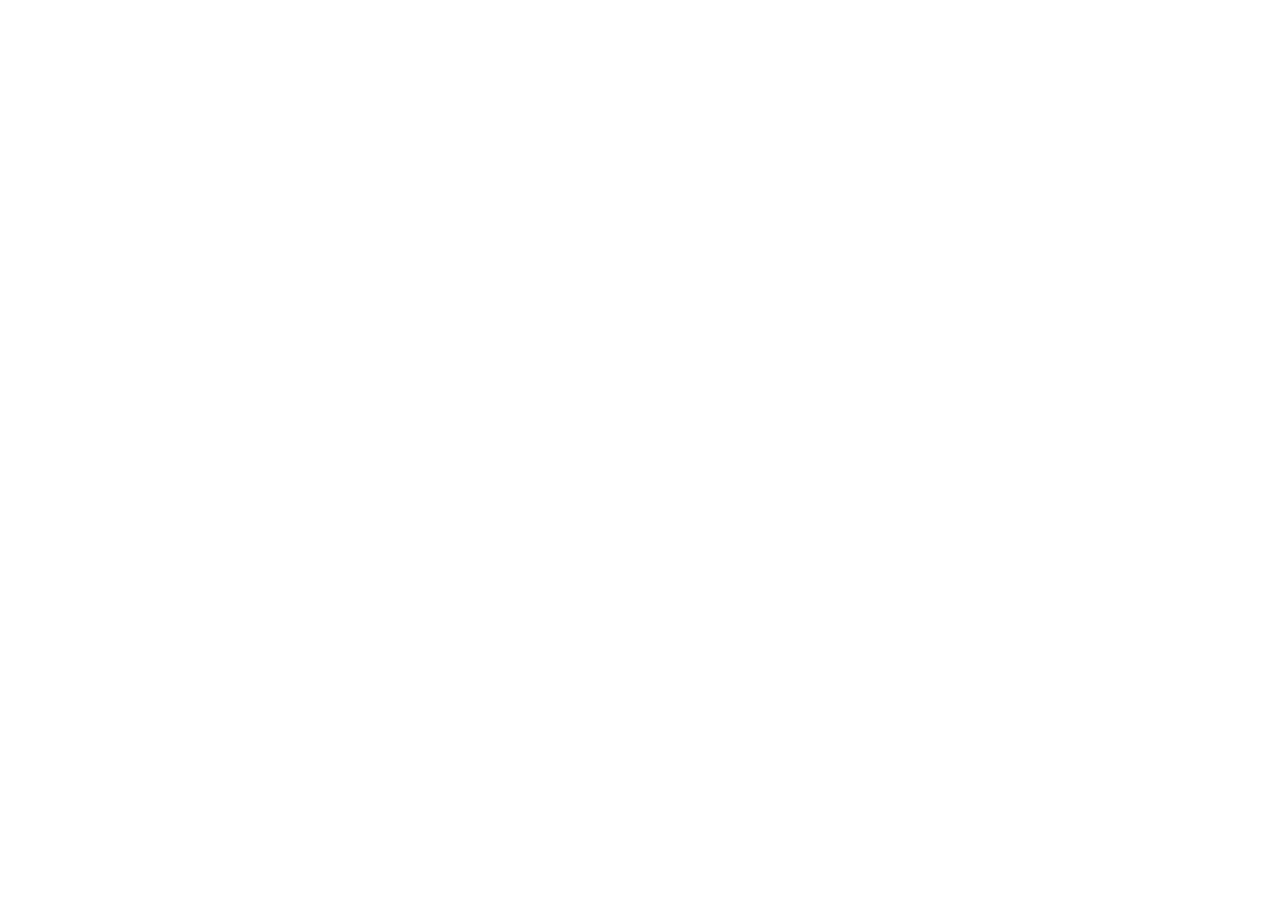
==== commit 358d4cd0: ""feat: adicionando projeto"" ====
--- a/validade/index.html
+++ b/validade/index.html
@@ -7,11 +7,12 @@
     <title>Validade das bebidas</title>
     <!-- Fontes do Google. Se eu trocar de fonte, troco aqui o link
          e o nome em tailwind.config.js (fontFamily). -->
+    <link rel="shortcut icon" href="../public/favicon.ico" type="image/x-icon">
     <link rel="preconnect" href="https://fonts.googleapis.com" />
     <link rel="preconnect" href="https://fonts.gstatic.com" crossorigin />
     <link href="https://fonts.googleapis.com/css2?family=Barlow+Condensed:wght@600;700&family=Barlow:wght@400;500;600&display=swap" rel="stylesheet" />
-    <script type="module" crossorigin src="/validade/assets/index-C5t4CvcV.js"></script>
-    <link rel="stylesheet" crossorigin href="/validade/assets/index-BxkUjefE.css">
+    <script type="module" crossorigin src="/validade/assets/index-CSd1QMkw.js"></script>
+    <link rel="stylesheet" crossorigin href="/validade/assets/index-COP0LGqb.css">
   </head>
   <body>
     <!-- O React monta o app dentro desta div (ver src/main.jsx) -->
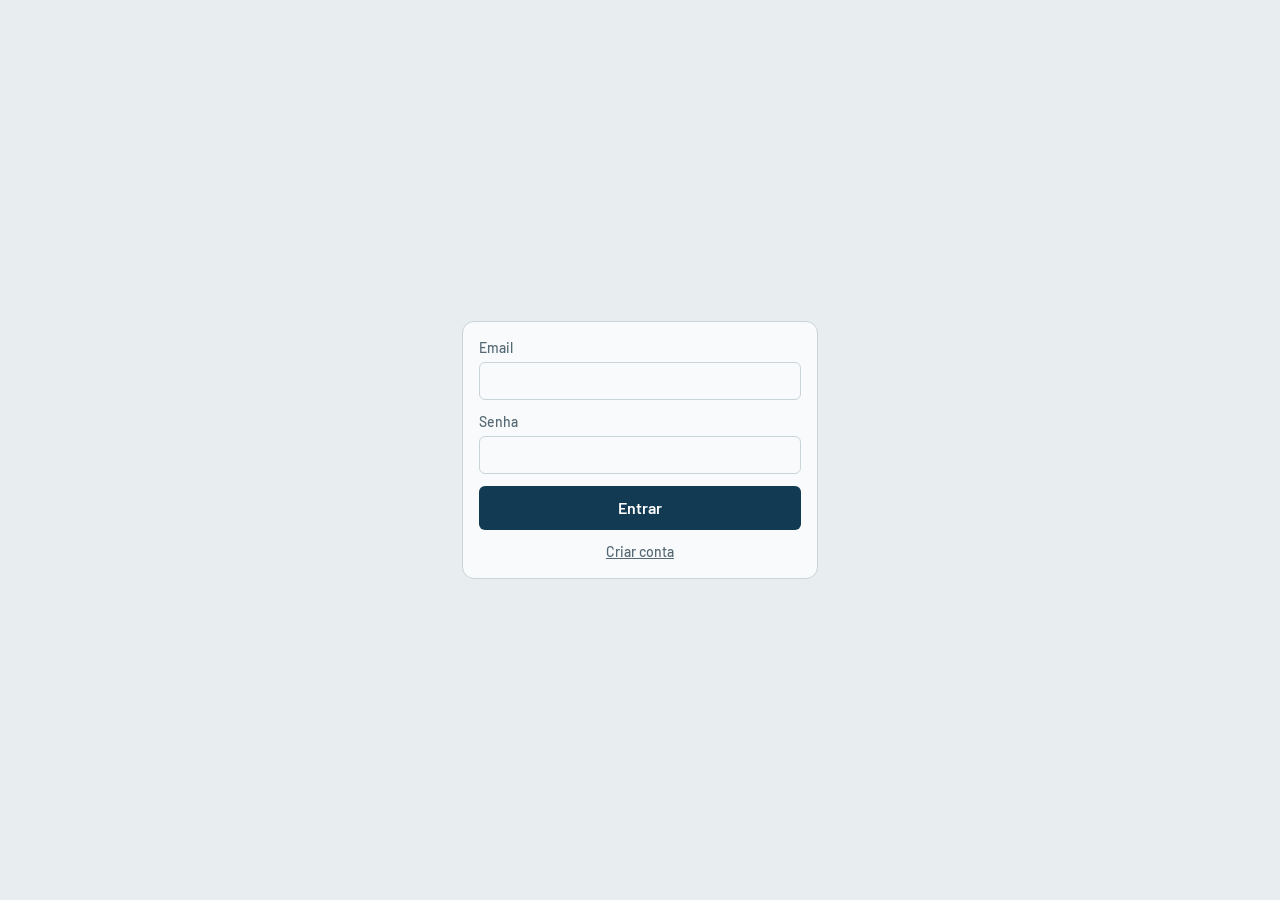
==== commit 857e890f: "Merge branch 'main' of https://github.com/soygab/portfolio" ====
--- a/validade/index.html
+++ b/validade/index.html
@@ -11,8 +11,8 @@
     <link rel="preconnect" href="https://fonts.googleapis.com" />
     <link rel="preconnect" href="https://fonts.gstatic.com" crossorigin />
     <link href="https://fonts.googleapis.com/css2?family=Barlow+Condensed:wght@600;700&family=Barlow:wght@400;500;600&display=swap" rel="stylesheet" />
-    <script type="module" crossorigin src="/validade/assets/index-CSd1QMkw.js"></script>
-    <link rel="stylesheet" crossorigin href="/validade/assets/index-COP0LGqb.css">
+    <script type="module" crossorigin src="/validade/assets/index-C5t4CvcV.js"></script>
+    <link rel="stylesheet" crossorigin href="/validade/assets/index-BxkUjefE.css">
   </head>
   <body>
     <!-- O React monta o app dentro desta div (ver src/main.jsx) -->
--- a/validade/assets/index-BxkUjefE.css
+++ b/validade/assets/index-BxkUjefE.css
@@ -0,0 +1 @@
+*,:before,:after{--tw-border-spacing-x: 0;--tw-border-spacing-y: 0;--tw-translate-x: 0;--tw-translate-y: 0;--tw-rotate: 0;--tw-skew-x: 0;--tw-skew-y: 0;--tw-scale-x: 1;--tw-scale-y: 1;--tw-pan-x: ;--tw-pan-y: ;--tw-pinch-zoom: ;--tw-scroll-snap-strictness: proximity;--tw-gradient-from-position: ;--tw-gradient-via-position: ;--tw-gradient-to-position: ;--tw-ordinal: ;--tw-slashed-zero: ;--tw-numeric-figure: ;--tw-numeric-spacing: ;--tw-numeric-fraction: ;--tw-ring-inset: ;--tw-ring-offset-width: 0px;--tw-ring-offset-color: #fff;--tw-ring-color: rgb(59 130 246 / .5);--tw-ring-offset-shadow: 0 0 #0000;--tw-ring-shadow: 0 0 #0000;--tw-shadow: 0 0 #0000;--tw-shadow-colored: 0 0 #0000;--tw-blur: ;--tw-brightness: ;--tw-contrast: ;--tw-grayscale: ;--tw-hue-rotate: ;--tw-invert: ;--tw-saturate: ;--tw-sepia: ;--tw-drop-shadow: ;--tw-backdrop-blur: ;--tw-backdrop-brightness: ;--tw-backdrop-contrast: ;--tw-backdrop-grayscale: ;--tw-backdrop-hue-rotate: ;--tw-backdrop-invert: ;--tw-backdrop-opacity: ;--tw-backdrop-saturate: ;--tw-backdrop-sepia: ;--tw-contain-size: ;--tw-contain-layout: ;--tw-contain-paint: ;--tw-contain-style: }::backdrop{--tw-border-spacing-x: 0;--tw-border-spacing-y: 0;--tw-translate-x: 0;--tw-translate-y: 0;--tw-rotate: 0;--tw-skew-x: 0;--tw-skew-y: 0;--tw-scale-x: 1;--tw-scale-y: 1;--tw-pan-x: ;--tw-pan-y: ;--tw-pinch-zoom: ;--tw-scroll-snap-strictness: proximity;--tw-gradient-from-position: ;--tw-gradient-via-position: ;--tw-gradient-to-position: ;--tw-ordinal: ;--tw-slashed-zero: ;--tw-numeric-figure: ;--tw-numeric-spacing: ;--tw-numeric-fraction: ;--tw-ring-inset: ;--tw-ring-offset-width: 0px;--tw-ring-offset-color: #fff;--tw-ring-color: rgb(59 130 246 / .5);--tw-ring-offset-shadow: 0 0 #0000;--tw-ring-shadow: 0 0 #0000;--tw-shadow: 0 0 #0000;--tw-shadow-colored: 0 0 #0000;--tw-blur: ;--tw-brightness: ;--tw-contrast: ;--tw-grayscale: ;--tw-hue-rotate: ;--tw-invert: ;--tw-saturate: ;--tw-sepia: ;--tw-drop-shadow: ;--tw-backdrop-blur: ;--tw-backdrop-brightness: ;--tw-backdrop-contrast: ;--tw-backdrop-grayscale: ;--tw-backdrop-hue-rotate: ;--tw-backdrop-invert: ;--tw-backdrop-opacity: ;--tw-backdrop-saturate: ;--tw-backdrop-sepia: ;--tw-contain-size: ;--tw-contain-layout: ;--tw-contain-paint: ;--tw-contain-style: }*,:before,:after{box-sizing:border-box;border-width:0;border-style:solid;border-color:#e5e7eb}:before,:after{--tw-content: ""}html,:host{line-height:1.5;-webkit-text-size-adjust:100%;-moz-tab-size:4;-o-tab-size:4;tab-size:4;font-family:Barlow,system-ui,-apple-system,Segoe UI,sans-serif;font-feature-settings:normal;font-variation-settings:normal;-webkit-tap-highlight-color:transparent}body{margin:0;line-height:inherit}hr{height:0;color:inherit;border-top-width:1px}abbr:where([title]){-webkit-text-decoration:underline dotted;text-decoration:underline dotted}h1,h2,h3,h4,h5,h6{font-size:inherit;font-weight:inherit}a{color:inherit;text-decoration:inherit}b,strong{font-weight:bolder}code,kbd,samp,pre{font-family:ui-monospace,SFMono-Regular,Menlo,Monaco,Consolas,Liberation Mono,Courier New,monospace;font-feature-settings:normal;font-variation-settings:normal;font-size:1em}small{font-size:80%}sub,sup{font-size:75%;line-height:0;position:relative;vertical-align:baseline}sub{bottom:-.25em}sup{top:-.5em}table{text-indent:0;border-color:inherit;border-collapse:collapse}button,input,optgroup,select,textarea{font-family:inherit;font-feature-settings:inherit;font-variation-settings:inherit;font-size:100%;font-weight:inherit;line-height:inherit;letter-spacing:inherit;color:inherit;margin:0;padding:0}button,select{text-transform:none}button,input:where([type=button]),input:where([type=reset]),input:where([type=submit]){-webkit-appearance:button;background-color:transparent;background-image:none}:-moz-focusring{outline:auto}:-moz-ui-invalid{box-shadow:none}progress{vertical-align:baseline}::-webkit-inner-spin-button,::-webkit-outer-spin-button{height:auto}[type=search]{-webkit-appearance:textfield;outline-offset:-2px}::-webkit-search-decoration{-webkit-appearance:none}::-webkit-file-upload-button{-webkit-appearance:button;font:inherit}summary{display:list-item}blockquote,dl,dd,h1,h2,h3,h4,h5,h6,hr,figure,p,pre{margin:0}fieldset{margin:0;padding:0}legend{padding:0}ol,ul,menu{list-style:none;margin:0;padding:0}dialog{padding:0}textarea{resize:vertical}input::-moz-placeholder,textarea::-moz-placeholder{opacity:1;color:#9ca3af}input::placeholder,textarea::placeholder{opacity:1;color:#9ca3af}button,[role=button]{cursor:pointer}:disabled{cursor:default}img,svg,video,canvas,audio,iframe,embed,object{display:block;vertical-align:middle}img,video{max-width:100%;height:auto}[hidden]:where(:not([hidden=until-found])){display:none}body{background-color:var(--bg);font-family:Barlow,system-ui,-apple-system,Segoe UI,sans-serif;font-weight:500;color:var(--tx)}:focus-visible{outline:3px solid var(--ink);outline-offset:2px}.col-span-2{grid-column:span 2 / span 2}.mx-auto{margin-left:auto;margin-right:auto}.my-2\.5{margin-top:.625rem;margin-bottom:.625rem}.my-3\.5{margin-top:.875rem;margin-bottom:.875rem}.-mb-0\.5{margin-bottom:-.125rem}.mb-2{margin-bottom:.5rem}.mb-3{margin-bottom:.75rem}.mb-4{margin-bottom:1rem}.mb-6{margin-bottom:1.5rem}.ml-1\.5{margin-left:.375rem}.mt-0\.5{margin-top:.125rem}.mt-2{margin-top:.5rem}.mt-3{margin-top:.75rem}.mt-6{margin-top:1.5rem}.block{display:block}.flex{display:flex}.table{display:table}.grid{display:grid}.hidden{display:none}.h-\[38px\]{height:38px}.max-h-64{max-height:16rem}.min-h-screen{min-height:100vh}.w-16{width:4rem}.w-36{width:9rem}.w-\[38px\]{width:38px}.w-auto{width:auto}.w-full{width:100%}.min-w-0{min-width:0px}.min-w-\[62px\]{min-width:62px}.max-w-3xl{max-width:48rem}.max-w-\[200px\]{max-width:200px}.max-w-sm{max-width:24rem}.max-w-xs{max-width:20rem}.flex-\[1_1_170px\]{flex:1 1 170px}.flex-none{flex:none}.cursor-pointer{cursor:pointer}.grid-cols-2{grid-template-columns:repeat(2,minmax(0,1fr))}.grid-cols-\[\.\.\.\]{grid-template-columns:...}.grid-cols-\[64px_1fr_auto\]{grid-template-columns:64px 1fr auto}.flex-col{flex-direction:column}.flex-wrap{flex-wrap:wrap}.items-end{align-items:flex-end}.items-center{align-items:center}.items-baseline{align-items:baseline}.justify-center{justify-content:center}.justify-between{justify-content:space-between}.gap-0\.5{gap:.125rem}.gap-1{gap:.25rem}.gap-1\.5{gap:.375rem}.gap-2{gap:.5rem}.gap-2\.5{gap:.625rem}.gap-3{gap:.75rem}.gap-3\.5{gap:.875rem}.gap-5{gap:1.25rem}.divide-y>:not([hidden])~:not([hidden]){--tw-divide-y-reverse: 0;border-top-width:calc(1px * calc(1 - var(--tw-divide-y-reverse)));border-bottom-width:calc(1px * var(--tw-divide-y-reverse))}.divide-line>:not([hidden])~:not([hidden]){border-color:var(--bd)}.overflow-hidden{overflow:hidden}.overflow-x-auto{overflow-x:auto}.overflow-y-auto{overflow-y:auto}.whitespace-nowrap{white-space:nowrap}.\!rounded-full{border-radius:9999px!important}.rounded-full{border-radius:9999px}.rounded-md{border-radius:.375rem}.rounded-xl{border-radius:.75rem}.rounded-l-none{border-top-left-radius:0;border-bottom-left-radius:0}.rounded-r-none{border-top-right-radius:0;border-bottom-right-radius:0}.border{border-width:1px}.border-b-2{border-bottom-width:2px}.border-b-\[3px\]{border-bottom-width:3px}.border-l-0{border-left-width:0px}.border-t{border-top-width:1px}.border-ink{border-color:var(--ink)}.border-line{border-color:var(--bd)}.border-transparent{border-color:transparent}.border-tx{border-color:var(--tx)}.bg-badb{background-color:var(--badb)}.bg-bg{background-color:var(--bg)}.bg-ink{background-color:var(--ink)}.bg-okb{background-color:var(--okb)}.bg-surf{background-color:var(--surf)}.bg-wrnb{background-color:var(--wrnb)}.p-3{padding:.75rem}.p-3\.5{padding:.875rem}.p-4{padding:1rem}.p-6{padding:1.5rem}.p-7{padding:1.75rem}.\!py-1{padding-top:.25rem!important;padding-bottom:.25rem!important}.px-2\.5{padding-left:.625rem;padding-right:.625rem}.px-3{padding-left:.75rem;padding-right:.75rem}.px-3\.5{padding-left:.875rem;padding-right:.875rem}.px-4{padding-left:1rem;padding-right:1rem}.py-1{padding-top:.25rem;padding-bottom:.25rem}.py-2{padding-top:.5rem;padding-bottom:.5rem}.py-2\.5{padding-top:.625rem;padding-bottom:.625rem}.pb-10{padding-bottom:2.5rem}.pr-2{padding-right:.5rem}.pt-5{padding-top:1.25rem}.text-center{text-align:center}.font-cond{font-family:Barlow Condensed,Barlow,sans-serif}.font-mono{font-family:ui-monospace,SFMono-Regular,Menlo,Monaco,Consolas,Liberation Mono,Courier New,monospace}.text-2xl{font-size:1.5rem;line-height:2rem}.text-3xl{font-size:1.875rem;line-height:2.25rem}.text-4xl{font-size:2.25rem;line-height:2.5rem}.text-5xl{font-size:3rem;line-height:1}.text-\[0\.8rem\]{font-size:.8rem}.text-\[0\.92rem\]{font-size:.92rem}.text-\[1\.05rem\]{font-size:1.05rem}.text-sm{font-size:.875rem;line-height:1.25rem}.text-xl{font-size:1.25rem;line-height:1.75rem}.text-xs{font-size:.75rem;line-height:1rem}.font-bold{font-weight:700}.font-semibold{font-weight:600}.capitalize{text-transform:capitalize}.leading-none{line-height:1}.leading-tight{line-height:1.25}.text-bad{color:var(--bad)}.text-badx{color:var(--badx)}.text-inkx{color:var(--inkx)}.text-mut{color:var(--mut)}.text-ok{color:var(--ok)}.text-okx{color:var(--okx)}.text-tx{color:var(--tx)}.text-wrn{color:var(--wrn)}.text-wrnx{color:var(--wrnx)}.underline{text-decoration-line:underline}.filter{filter:var(--tw-blur) var(--tw-brightness) var(--tw-contrast) var(--tw-grayscale) var(--tw-hue-rotate) var(--tw-invert) var(--tw-saturate) var(--tw-sepia) var(--tw-drop-shadow)}:root{--bg: #e8edef;--surf: #f8fafb;--tx: #0f2029;--mut: #566a75;--bd: #c9d4d9;--ink: #123a52;--inkx: #ffffff;--bad: #b3261e;--badb: #c8261b;--badx: #ffffff;--wrn: #8a5a00;--wrnb: #f2b01e;--wrnx: #2e1f00;--ok: #1f6b3d;--okb: #2f7d4f;--okx: #ffffff}@media (prefers-color-scheme: dark){:root{color-scheme:dark;--bg: #0b1418;--surf: #121e24;--tx: #e3ecf0;--mut: #8fa5b0;--bd: #26383f;--ink: #8ccbe6;--inkx: #08222d;--bad: #ff8f84;--badb: #ff8f84;--badx: #33100c;--wrn: #ffd166;--wrnb: #ffd166;--wrnx: #2e1f00;--ok: #86dca3;--okb: #86dca3;--okx: #0b2515}}.placeholder\:text-mut::-moz-placeholder{color:var(--mut)}.placeholder\:text-mut::placeholder{color:var(--mut)}.first\:border-t-0:first-child{border-top-width:0px}.disabled\:opacity-40:disabled{opacity:.4}.disabled\:opacity-50:disabled{opacity:.5}@media (min-width: 640px){.sm\:text-5xl{font-size:3rem;line-height:1}}@media (min-width: 768px){.md\:col-span-1{grid-column:span 1 / span 1}.md\:grid-cols-\[2fr_1\.3fr_1\.4fr_1\.2fr_auto\]{grid-template-columns:2fr 1.3fr 1.4fr 1.2fr auto}}
